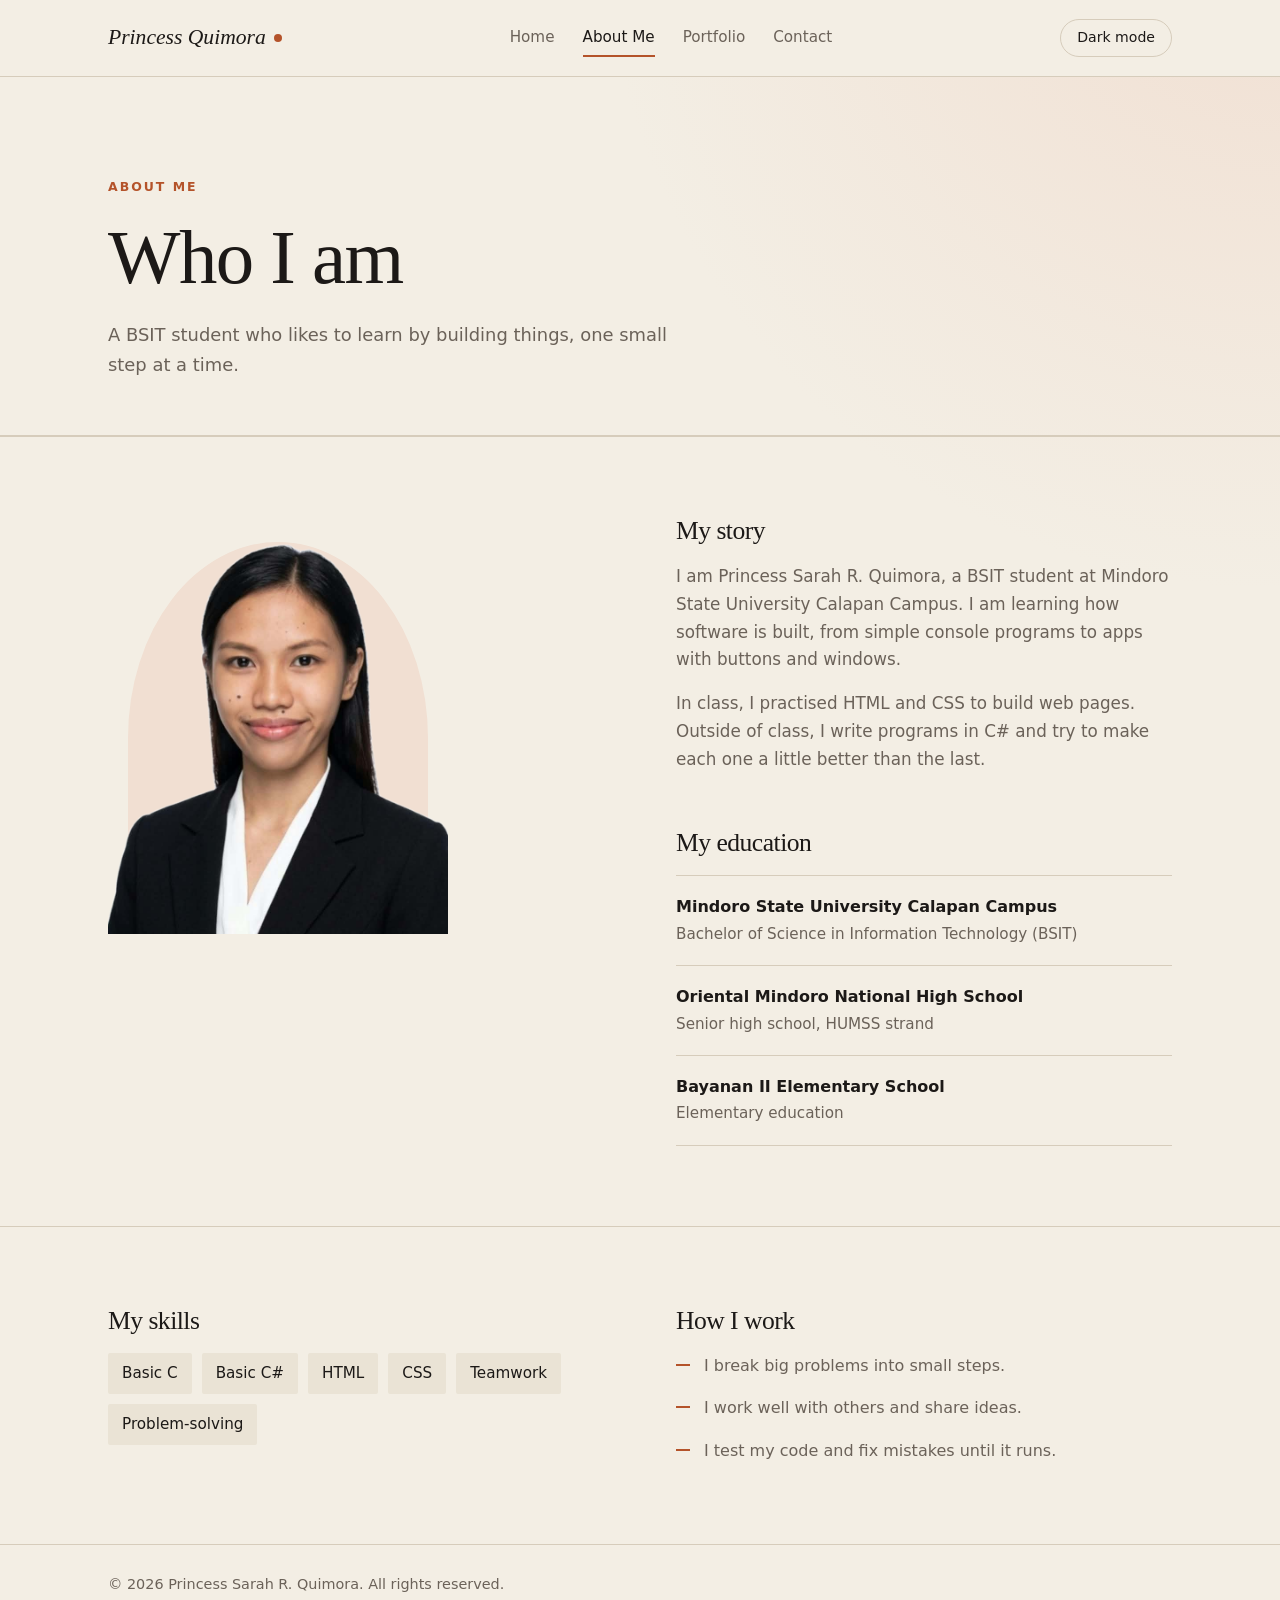
==== index.html @ 1ec7408d "adding index" ====
<!DOCTYPE html>
<html lang="en">
<head>
    <meta charset="UTF-8">
    <meta name="viewport" content="width=device-width, initial-scale=1.0">
    <title>Princess Sarah R. Quimora | About Me</title>
    <meta name="description" content="Learn about Princess Sarah R. Quimora's education, skills and background.">
    <link rel="preconnect" href="https://fonts.googleapis.com">
    <link rel="preconnect" href="https://fonts.gstatic.com" crossorigin>
    <link href="https://fonts.googleapis.com/css2?family=Inter:wght@400;500;600&family=Plus+Jakarta+Sans:wght@600;700;800&display=swap" rel="stylesheet">
    <link rel="stylesheet" href="../style.css">
</head>
<body>
    <header class="site-header">
        <div class="container header-inner">
            <a href="home.html" class="brand">Princess Quimora</a>
            <nav class="nav" id="site-nav">
                <a href="home.html">Home</a>
                <a href="aboutme.html" class="is-active">About Me</a>
                <a href="portfolio.html">Portfolio</a>
                <a href="contact.html">Contact</a>
            </nav>
            <div class="header-actions">
                <button class="icon-btn" id="theme-toggle" type="button"><span id="theme-label">Dark mode</span></button>
                <button class="icon-btn menu-btn" type="button" aria-expanded="false" aria-controls="site-nav">Menu</button>
            </div>
        </div>
    </header>

    <main>
        <section class="page-head">
            <div class="container">
                <span class="eyebrow">About Me</span>
                <h1>Who I am</h1>
                <p>A BSIT student who likes to learn by building things, one small step at a time.</p>
            </div>
        </section>

        <section class="section">
            <div class="container about-grid">
                <div class="portrait-frame">
                    <img class="portrait" src="../photos/Princess-cutout.png" alt="Princess Sarah R. Quimora">
                </div>
                <div>
                    <div>
                        <h3>My story</h3>
                        <p class="body-text">I am Princess Sarah R. Quimora, a BSIT student at Mindoro State University Calapan Campus. I am learning how software is built, from simple console programs to apps with buttons and windows.</p>
                        <p class="body-text">In class, I practised HTML and CSS to build web pages. Outside of class, I write programs in C# and try to make each one a little better than the last.</p>
                    </div>
                    <div>
                        <h3>My education</h3>
                        <ul class="timeline">
                            <li>
                                <strong>Mindoro State University Calapan Campus</strong>
                                <span>Bachelor of Science in Information Technology (BSIT)</span>
                            </li>
                            <li>
                                <strong>Oriental Mindoro National High School</strong>
                                <span>Senior high school, HUMSS strand</span>
                            </li>
                            <li>
                                <strong>Bayanan II Elementary School</strong>
                                <span>Elementary education</span>
                            </li>
                        </ul>
                    </div>
                </div>
            </div>
        </section>

        <section class="section">
            <div class="container about-grid">
                <div>
                    <h3>My skills</h3>
                    <div class="chips">
                        <span class="chip">Basic C</span>
                        <span class="chip">Basic C#</span>
                        <span class="chip">HTML</span>
                        <span class="chip">CSS</span>
                        <span class="chip">Teamwork</span>
                        <span class="chip">Problem-solving</span>
                    </div>
                </div>
                <div>
                    <h3>How I work</h3>
                    <ul class="bullet-list">
                        <li>I break big problems into small steps.</li>
                        <li>I work well with others and share ideas.</li>
                        <li>I test my code and fix mistakes until it runs.</li>
                    </ul>
                </div>
            </div>
        </section>
    </main>

    <footer class="site-footer">
        <div class="container">
            &copy; <span data-year></span> Princess Sarah R. Quimora. All rights reserved.
        </div>
    </footer>

    <div class="toast" id="toast" role="status" aria-live="polite"></div>
    <script src="../script.js"></script>
</body>
</html>
---- style.css ----
/* Shared styles for all pages */
:root {
    --bg: #F3EEE4;
    --surface: #FBF8F2;
    --surface-2: #EAE3D5;
    --text: #1C1917;
    --muted: #6B6259;
    --line: #D6CCBB;
    --accent: #B4532A;
    --accent-hover: #8F3E1E;
    --accent-soft: #F1DFD2;
    --on-accent: #FFF8F1;
    --serif: 'Fraunces', Georgia, serif;
    --sans: 'DM Sans', system-ui, sans-serif;
}

html.dark {
    --bg: #15120F;
    --surface: #1E1A16;
    --surface-2: #26201B;
    --text: #F3ECE2;
    --muted: #A39886;
    --line: #3A322A;
    --accent: #F0A070;
    --accent-hover: #F7BE97;
    --accent-soft: rgba(240, 160, 112, 0.14);
    --on-accent: #1A110B;
}

* {
    box-sizing: border-box;
}

html {
    scroll-behavior: smooth;
}

body {
    margin: 0;
    font-family: var(--sans);
    font-size: 16px;
    line-height: 1.65;
    color: var(--text);
    background: radial-gradient(circle at 100% -10%, var(--accent-soft), transparent 42%), var(--bg);
    background-attachment: fixed;
    transition: background-color 0.3s ease, color 0.3s ease;
    -webkit-font-smoothing: antialiased;
}

h1, h2, h3 {
    font-family: var(--serif);
    font-weight: 500;
    line-height: 1.1;
    letter-spacing: -0.02em;
    margin: 0;
}

p {
    margin: 0;
}

a {
    color: var(--accent);
}

img {
    max-width: 100%;
}

.container {
    max-width: 1120px;
    margin: 0 auto;
    padding: 0 28px;
}

.muted {
    color: var(--muted);
}

/* Header and menu */
.site-header {
    position: sticky;
    top: 0;
    z-index: 40;
    background: var(--bg);
    border-bottom: 1px solid var(--line);
}

.header-inner {
    position: relative;
    display: flex;
    align-items: center;
    justify-content: space-between;
    gap: 16px;
    height: 76px;
}

.brand {
    display: flex;
    align-items: baseline;
    gap: 8px;
    font-family: var(--serif);
    font-size: 1.35rem;
    font-style: italic;
    font-weight: 500;
    color: var(--text);
    text-decoration: none;
    white-space: nowrap;
}

.brand::after {
    content: '';
    width: 8px;
    height: 8px;
    border-radius: 50%;
    background: var(--accent);
    align-self: center;
}

.nav {
    display: flex;
    gap: 28px;
}

.nav a {
    position: relative;
    padding: 6px 0;
    color: var(--muted);
    font-size: 0.95rem;
    font-weight: 500;
    text-decoration: none;
    transition: color 0.2s ease;
}

.nav a::after {
    content: '';
    position: absolute;
    left: 0;
    right: 0;
    bottom: 0;
    height: 2px;
    background: var(--accent);
    transform: scaleX(0);
    transform-origin: left;
    transition: transform 0.25s ease;
}

.nav a:hover,
.nav a.is-active {
    color: var(--text);
}

.nav a:hover::after,
.nav a.is-active::after {
    transform: scaleX(1);
}

.header-actions {
    display: flex;
    align-items: center;
    gap: 10px;
}

.icon-btn {
    height: 38px;
    padding: 0 16px;
    border-radius: 999px;
    border: 1px solid var(--line);
    background: transparent;
    color: var(--text);
    font: inherit;
    font-size: 0.88rem;
    font-weight: 500;
    white-space: nowrap;
    cursor: pointer;
    transition: border-color 0.2s ease, color 0.2s ease, background-color 0.2s ease;
}

.icon-btn:hover {
    border-color: var(--accent);
    color: var(--accent);
}

.menu-btn {
    display: none;
}

/* Buttons */
.btn {
    display: inline-flex;
    align-items: center;
    gap: 10px;
    padding: 14px 26px;
    border-radius: 2px;
    border: 1px solid transparent;
    font: inherit;
    font-weight: 600;
    text-decoration: none;
    cursor: pointer;
    transition: background-color 0.2s ease, color 0.2s ease, border-color 0.2s ease;
}

.btn-primary {
    background: var(--accent);
    color: var(--on-accent);
}

.btn-primary:hover {
    background: var(--accent-hover);
}

.btn-ghost {
    border-color: var(--text);
    color: var(--text);
    background: transparent;
}

.btn-ghost:hover {
    background: var(--text);
    color: var(--bg);
}

/* Shared headings and sections */
.eyebrow {
    display: inline-block;
    margin-bottom: 18px;
    font-size: 0.78rem;
    font-weight: 600;
    text-transform: uppercase;
    letter-spacing: 0.16em;
    color: var(--accent);
}

.hero {
    display: grid;
    grid-template-columns: 1.5fr 1fr;
    gap: 72px;
    align-items: center;
    padding: 96px 0 64px;
}

.hero h1 {
    font-size: clamp(2.6rem, 5.8vw, 4.6rem);
    line-height: 1.02;
    margin-bottom: 26px;
}

.hero h1 em {
    color: var(--accent);
    font-style: italic;
}

.lead {
    font-size: 1.12rem;
    color: var(--muted);
    max-width: 560px;
}

.hero-actions {
    display: flex;
    flex-wrap: wrap;
    gap: 12px;
    margin-top: 36px;
}

.section {
    padding: 80px 0;
    border-top: 1px solid var(--line);
}

.section-head {
    display: flex;
    align-items: baseline;
    justify-content: space-between;
    gap: 24px;
    margin-bottom: 40px;
}

.section-head h2 {
    font-size: clamp(1.9rem, 3.4vw, 2.6rem);
}

.section-head p {
    color: var(--muted);
    max-width: 460px;
}

.page-head {
    padding: 96px 0 56px;
    border-bottom: 1px solid var(--line);
}

.page-head h1 {
    font-size: clamp(2.8rem, 6vw, 4.8rem);
    margin-bottom: 20px;
}

.page-head p {
    color: var(--muted);
    font-size: 1.12rem;
    max-width: 580px;
}

/* Home: index list and quick facts */
.hero-meta {
    padding-bottom: 8px;
}

.hero-meta .meta-title {
    margin-top: 8px;
}

.portrait {
    display: block;
    width: 100%;
    max-width: 340px;
    aspect-ratio: 768 / 942;
    object-fit: contain;
    object-position: center bottom;
    margin-bottom: 32px;
    position: relative;
}

.portrait-frame {
    position: relative;
    width: 100%;
    max-width: 340px;
    margin-bottom: 40px;
    align-self: start;
}

.portrait-frame::before {
    content: '';
    position: absolute;
    inset: 6% 6% 0 6%;
    border-radius: 50% 50% 0 0;
    background: var(--accent-soft);
}

.portrait-frame .portrait {
    margin: 0;
    position: relative;
    max-width: none;
}

.meta-title {
    margin-bottom: 14px;
    font-size: 0.78rem;
    font-weight: 600;
    text-transform: uppercase;
    letter-spacing: 0.16em;
    color: var(--muted);
}

.stats {
    display: grid;
    grid-template-columns: repeat(3, 1fr);
    border-top: 1px solid var(--line);
    border-bottom: 1px solid var(--line);
}

.stat {
    padding: 36px 28px 36px 0;
}

.stat + .stat {
    padding-left: 28px;
    border-left: 1px solid var(--line);
}

.stat-value {
    font-family: var(--serif);
    font-size: 3rem;
    font-weight: 400;
    line-height: 1;
    color: var(--text);
}

.stat-label {
    margin-top: 10px;
    font-size: 0.92rem;
    color: var(--muted);
}

.index-list {
    border-top: 1px solid var(--line);
}

.index-row {
    display: grid;
    grid-template-columns: 70px 1fr 1.3fr 40px;
    align-items: center;
    gap: 20px;
    padding: 30px 0;
    border-bottom: 1px solid var(--line);
    color: var(--text);
    text-decoration: none;
    transition: padding-left 0.3s ease, background-color 0.3s ease;
}

.index-row:hover {
    padding-left: 16px;
    background: var(--surface-2);
}

.index-num {
    font-family: var(--serif);
    font-style: italic;
    color: var(--accent);
    font-size: 1rem;
}

.index-title {
    font-family: var(--serif);
    font-size: 1.9rem;
    line-height: 1.1;
}

.index-desc {
    color: var(--muted);
    font-size: 0.98rem;
}

.index-arrow {
    justify-self: end;
    font-size: 1.4rem;
    color: var(--accent);
}

/* Shared fact list */
.fact-list {
    margin: 0;
    border-top: 1px solid var(--line);
}

.fact-list div {
    display: grid;
    grid-template-columns: 120px 1fr;
    gap: 14px;
    padding: 14px 0;
    border-bottom: 1px solid var(--line);
    font-size: 0.95rem;
}

.fact-list dt {
    color: var(--muted);
}

.fact-list dd {
    margin: 0;
    font-weight: 500;
}

/* About page */
.about-grid {
    display: grid;
    grid-template-columns: 1fr 1fr;
    gap: 72px;
}

.about-grid h3 {
    font-size: 1.6rem;
    margin-bottom: 18px;
}

.about-grid p + p {
    margin-top: 16px;
}

.about-grid > div > div + div {
    margin-top: 56px;
}

.body-text {
    color: var(--muted);
    font-size: 1.05rem;
}

.timeline {
    list-style: none;
    margin: 0;
    padding: 0;
    border-top: 1px solid var(--line);
}

.timeline li {
    padding: 18px 0;
    border-bottom: 1px solid var(--line);
}

.timeline strong {
    display: block;
    font-weight: 600;
}

.timeline span {
    color: var(--muted);
    font-size: 0.95rem;
}

.chips {
    display: flex;
    flex-wrap: wrap;
    gap: 10px;
}

.chip {
    padding: 8px 14px;
    border-radius: 2px;
    background: var(--surface-2);
    font-size: 0.95rem;
    font-weight: 500;
}

.bullet-list {
    margin: 0;
    padding: 0;
    list-style: none;
    color: var(--muted);
    display: grid;
    gap: 16px;
}

.bullet-list li {
    padding-left: 28px;
    position: relative;
}

.bullet-list li::before {
    content: '';
    position: absolute;
    left: 0;
    top: 0.7em;
    width: 14px;
    height: 2px;
    background: var(--accent);
}

/* Portfolio page */
.filters {
    display: flex;
    flex-wrap: wrap;
    gap: 6px 28px;
    margin-bottom: 36px;
    border-bottom: 1px solid var(--line);
}

.filter-btn {
    height: auto;
    padding: 8px 0 12px;
    margin-bottom: -1px;
    border: none;
    border-bottom: 2px solid transparent;
    border-radius: 0;
    background: transparent;
    font-size: 1rem;
    color: var(--muted);
}

.filter-btn:hover {
    color: var(--text);
    border-color: transparent;
}

.filter-btn.is-active {
    color: var(--text);
    border-bottom-color: var(--accent);
}

#project-grid {
    display: block;
    border-top: 1px solid var(--line);
}

.project-card {
    display: grid;
    grid-template-columns: 170px 1fr 1.4fr auto;
    align-items: baseline;
    gap: 24px;
    width: 100%;
    padding: 28px 0;
    border: none;
    border-bottom: 1px solid var(--line);
    border-radius: 0;
    background: transparent;
    color: var(--text);
    font: inherit;
    text-align: left;
    cursor: pointer;
    transition: padding-left 0.3s ease, background-color 0.3s ease;
}

.project-card:hover {
    transform: none;
    box-shadow: none;
    border-color: var(--line);
    padding-left: 14px;
    background: var(--surface-2);
}

.project-card .tag {
    padding: 0;
    background: none;
    color: var(--accent);
    font-size: 0.82rem;
    font-weight: 600;
    letter-spacing: 0.04em;
}

.project-card h3 {
    font-size: 1.5rem;
    margin: 0;
}

.project-card p {
    flex: none;
    color: var(--muted);
    font-size: 0.95rem;
}

.project-card .card-link {
    margin: 0;
    font-size: 0.9rem;
    white-space: nowrap;
    color: var(--text);
}

.modal {
    position: fixed;
    inset: 0;
    z-index: 100;
    display: none;
    align-items: center;
    justify-content: center;
    padding: 20px;
    background: rgba(12, 9, 6, 0.6);
}

.modal.is-open {
    display: flex;
}

.modal-card {
    position: relative;
    width: 100%;
    max-width: 600px;
    max-height: 90vh;
    overflow-y: auto;
    padding: 44px 40px 36px;
    background: var(--surface);
    border-top: 4px solid var(--accent);
    box-shadow: 0 30px 60px rgba(0, 0, 0, 0.3);
}

.modal-card h2 {
    font-size: 2.2rem;
    margin: 14px 0 14px;
}

.modal-card .modal-text {
    color: var(--muted);
    margin-bottom: 26px;
    font-size: 1.02rem;
}

.modal-close {
    position: absolute;
    top: 18px;
    right: 18px;
}

/* Contact page */
.contact-grid {
    display: grid;
    grid-template-columns: 1fr 1.1fr;
    gap: 80px;
    align-items: start;
}

.contact-item {
    display: flex;
    align-items: center;
    justify-content: space-between;
    gap: 14px;
    padding: 22px 0;
    border-bottom: 1px solid var(--line);
}

.contact-grid > div > .contact-item:first-child {
    border-top: 1px solid var(--line);
}

.contact-item .label {
    display: block;
    font-size: 0.74rem;
    font-weight: 600;
    text-transform: uppercase;
    letter-spacing: 0.14em;
    color: var(--muted);
}

.contact-item .value {
    font-family: var(--serif);
    font-size: 1.35rem;
    overflow-wrap: anywhere;
}

.contact-form {
    padding: 8px 0 0;
}

.field {
    margin-bottom: 26px;
}

.field label {
    display: block;
    margin-bottom: 6px;
    font-size: 0.74rem;
    font-weight: 600;
    text-transform: uppercase;
    letter-spacing: 0.14em;
    color: var(--muted);
}

.field input,
.field textarea {
    width: 100%;
    padding: 10px 0;
    border: none;
    border-bottom: 1px solid var(--line);
    border-radius: 0;
    background: transparent;
    color: var(--text);
    font: inherit;
    font-size: 1.05rem;
    transition: border-color 0.2s ease;
}

.field textarea {
    resize: vertical;
}

.field input:focus,
.field textarea:focus {
    outline: none;
    border-bottom-color: var(--accent);
}

.form-note {
    margin-top: 16px;
    font-size: 0.88rem;
    color: var(--muted);
}

/* Footer and pop-up message */
.site-footer {
    margin-top: 0;
    padding: 28px 0;
    border-top: 1px solid var(--line);
    color: var(--muted);
    font-size: 0.9rem;
}

.toast {
    position: fixed;
    right: 24px;
    bottom: 24px;
    z-index: 110;
    padding: 14px 20px;
    border-radius: 2px;
    background: var(--text);
    color: var(--bg);
    font-size: 0.92rem;
    font-weight: 500;
    box-shadow: 0 12px 30px rgba(0, 0, 0, 0.2);
    opacity: 0;
    transform: translateY(12px);
    pointer-events: none;
    transition: opacity 0.25s ease, transform 0.25s ease;
}

.toast.show {
    opacity: 1;
    transform: translateY(0);
}

/* Small screens */
@media (max-width: 860px) {
    .hero,
    .about-grid,
    .contact-grid {
        grid-template-columns: 1fr;
    }

    .hero {
        padding: 56px 0 44px;
        gap: 44px;
    }

    .menu-btn {
        display: inline-flex;
        align-items: center;
    }

    .nav {
        display: none;
        position: absolute;
        top: 76px;
        left: 0;
        right: 0;
        flex-direction: column;
        gap: 0;
        padding: 8px 28px 16px;
        background: var(--bg);
        border-bottom: 1px solid var(--line);
    }

    .nav a {
        padding: 12px 0;
        border-bottom: 1px solid var(--line);
    }

    .nav a::after {
        display: none;
    }

    .nav.is-open {
        display: flex;
    }

    .stat + .stat {
        padding-left: 0;
        border-left: none;
    }

    .stats {
        grid-template-columns: 1fr;
    }

    .stat,
    .stat + .stat {
        padding: 24px 0;
        border-bottom: 1px solid var(--line);
    }

    .stat:last-child {
        border-bottom: none;
    }

    .index-row {
        grid-template-columns: 44px 1fr 24px;
    }

    .index-desc {
        grid-column: 2 / 3;
    }

    .index-arrow {
        grid-row: 1;
        grid-column: 3;
    }

    .project-card {
        grid-template-columns: 1fr;
        gap: 6px;
    }

    .page-head {
        padding: 64px 0 40px;
    }
}

@media (max-width: 480px) {
    .container {
        padding: 0 20px;
    }

    .header-inner {
        gap: 8px;
    }

    .brand {
        font-size: 1.15rem;
    }

    .brand::after {
        display: none;
    }

    .icon-btn {
        padding: 0 12px;
    }

    .index-title {
        font-size: 1.5rem;
    }

    .modal-card {
        padding: 36px 24px 26px;
    }
}
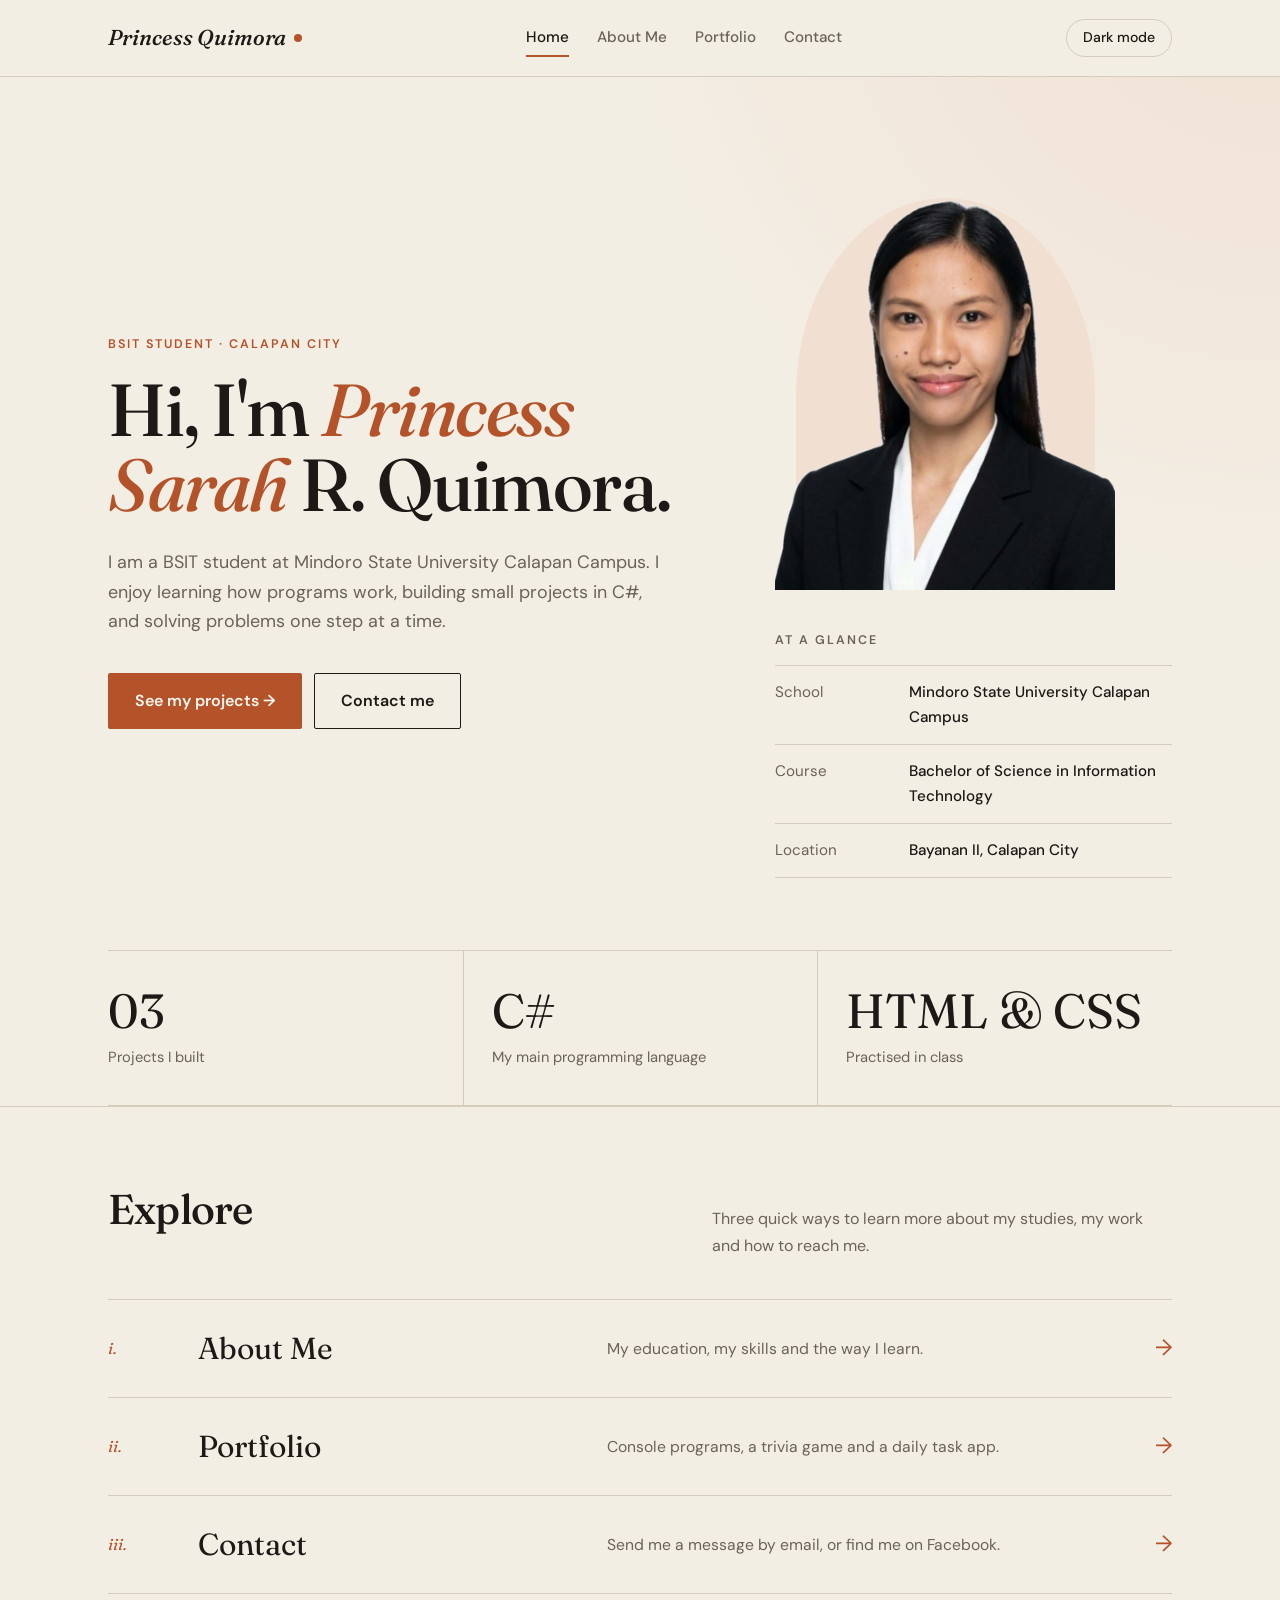
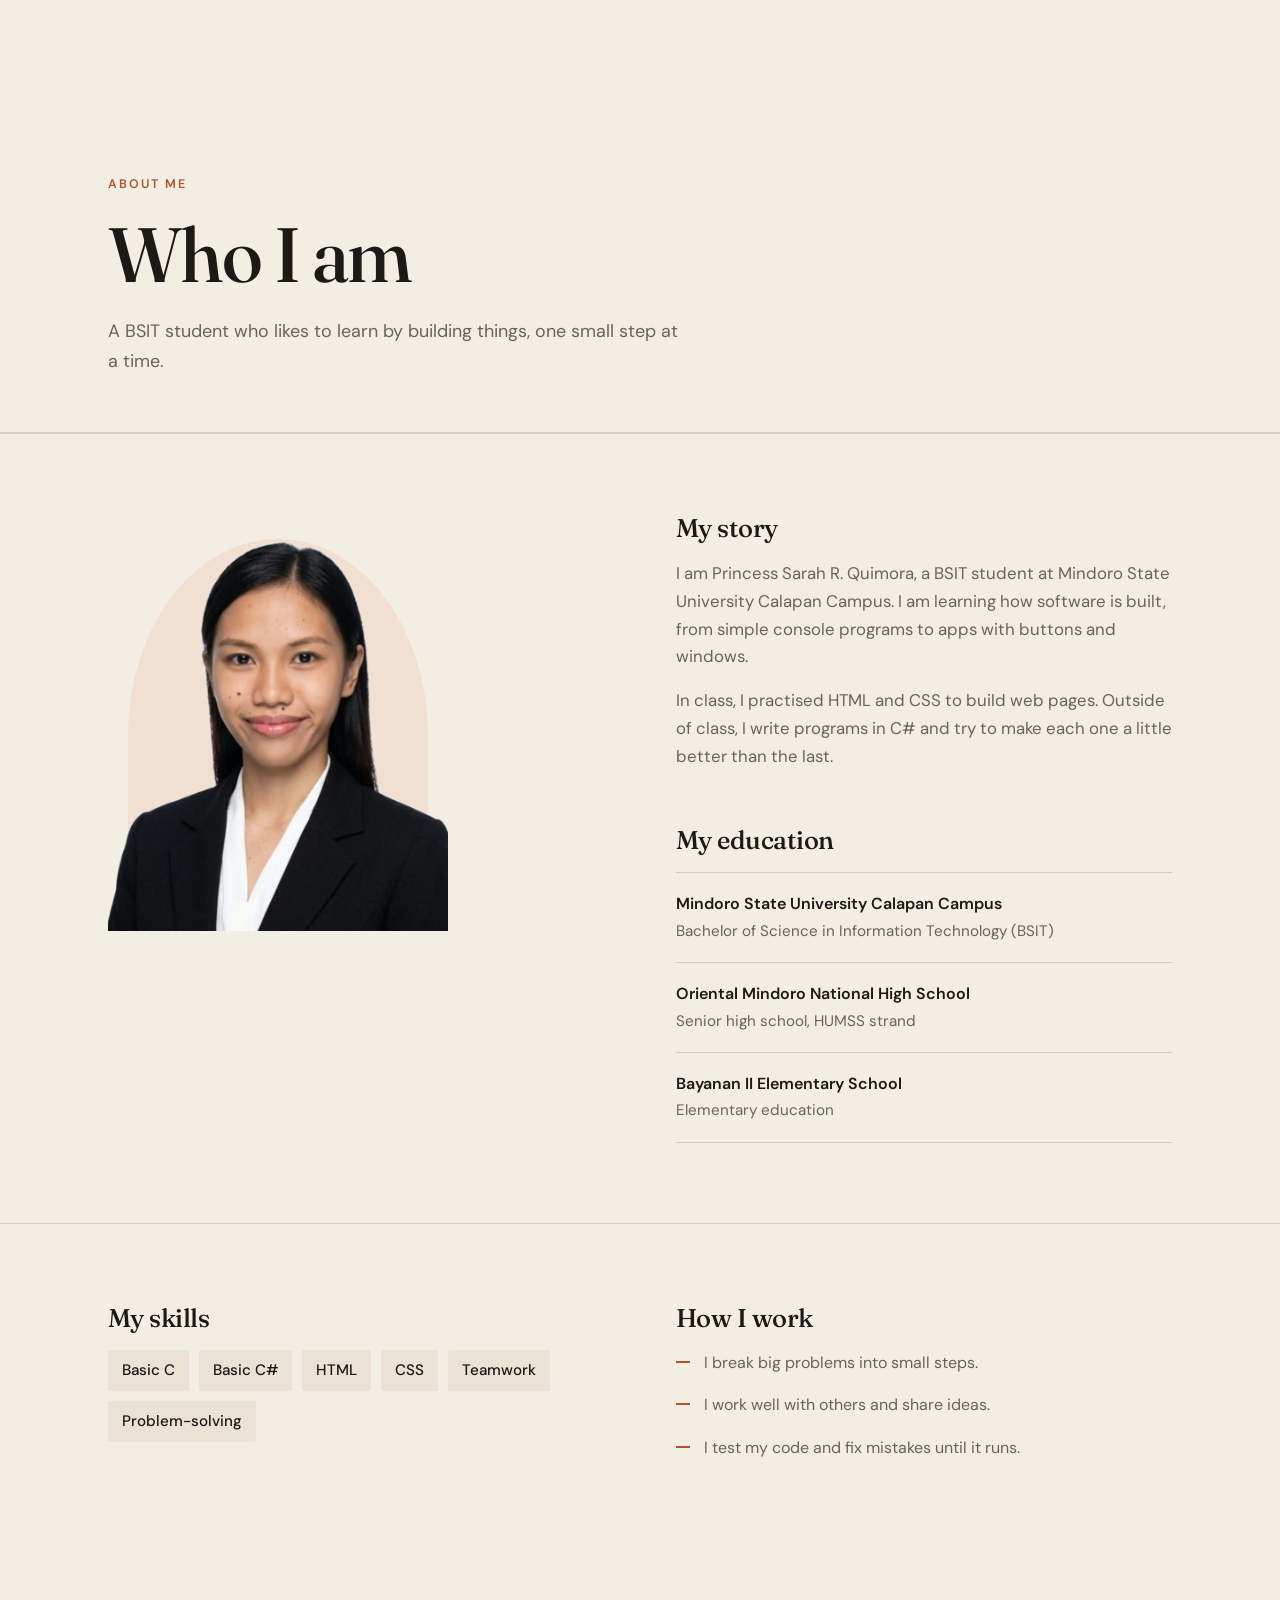
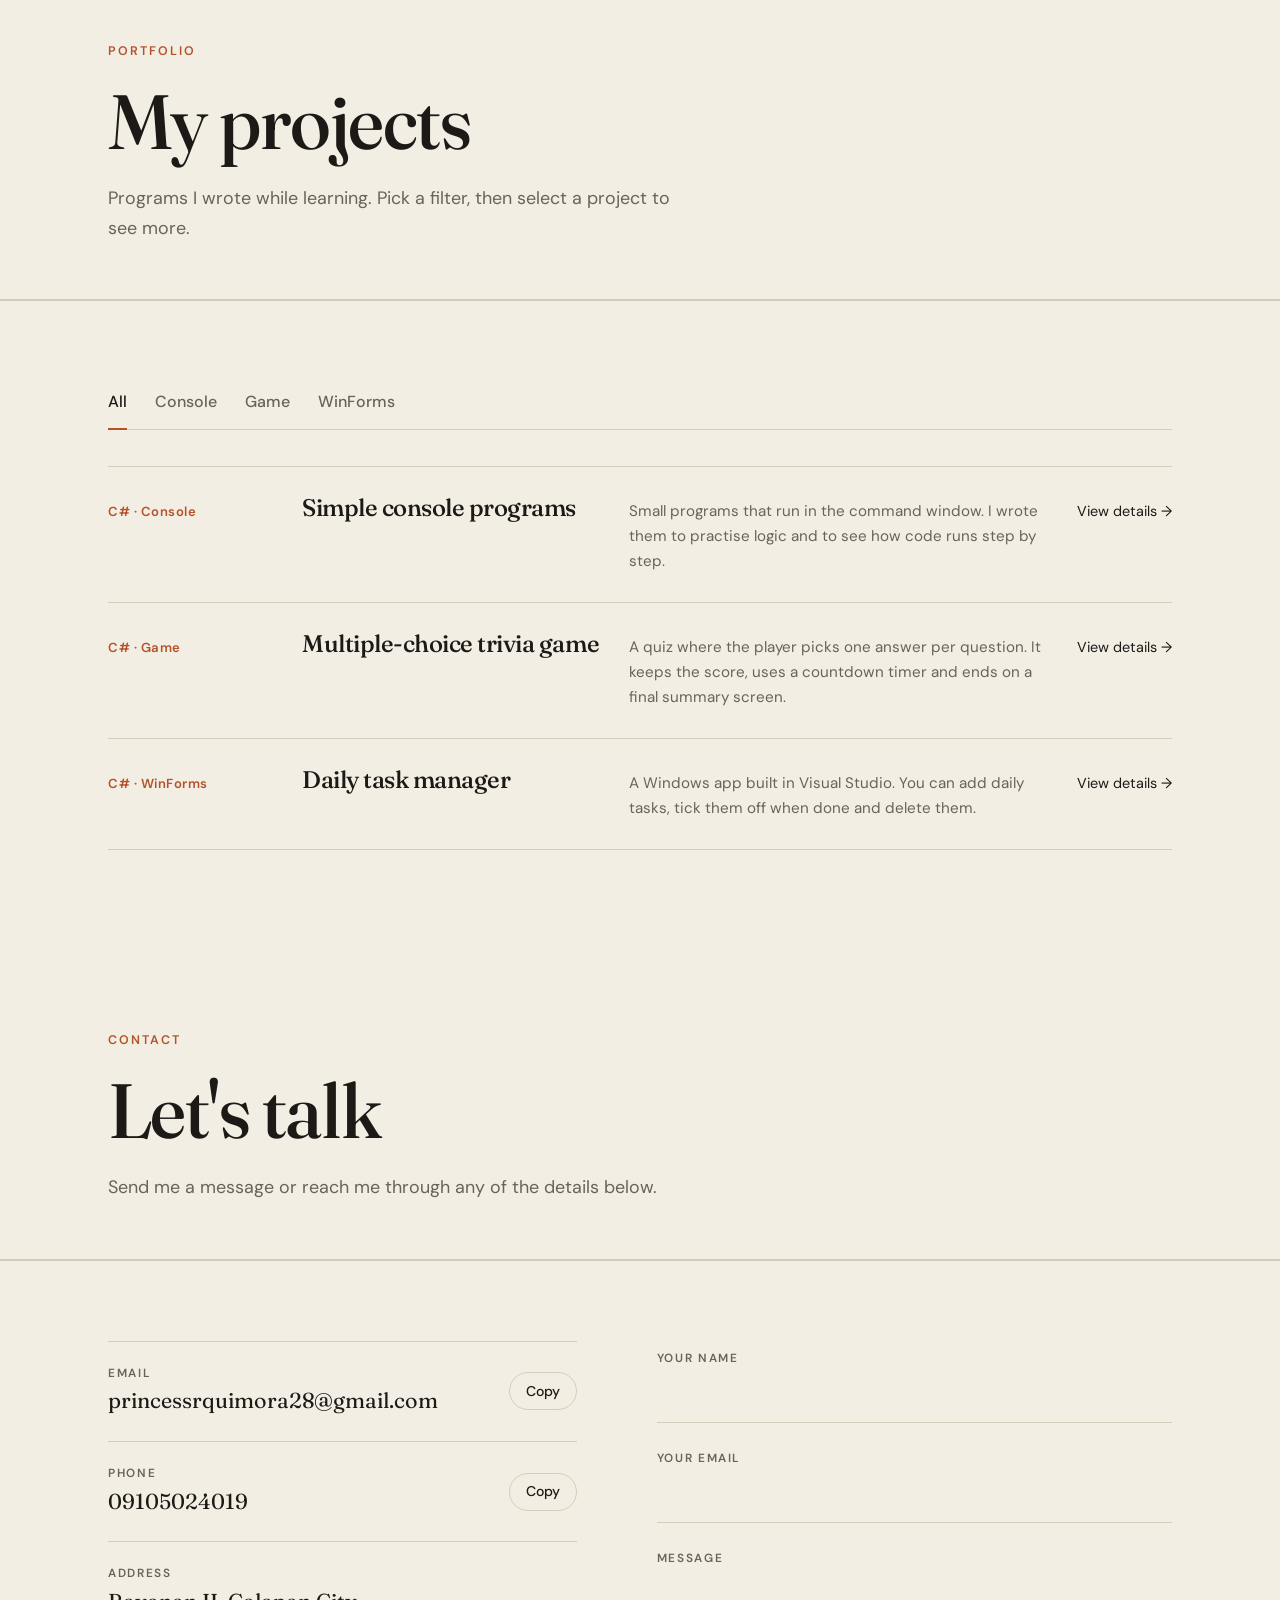
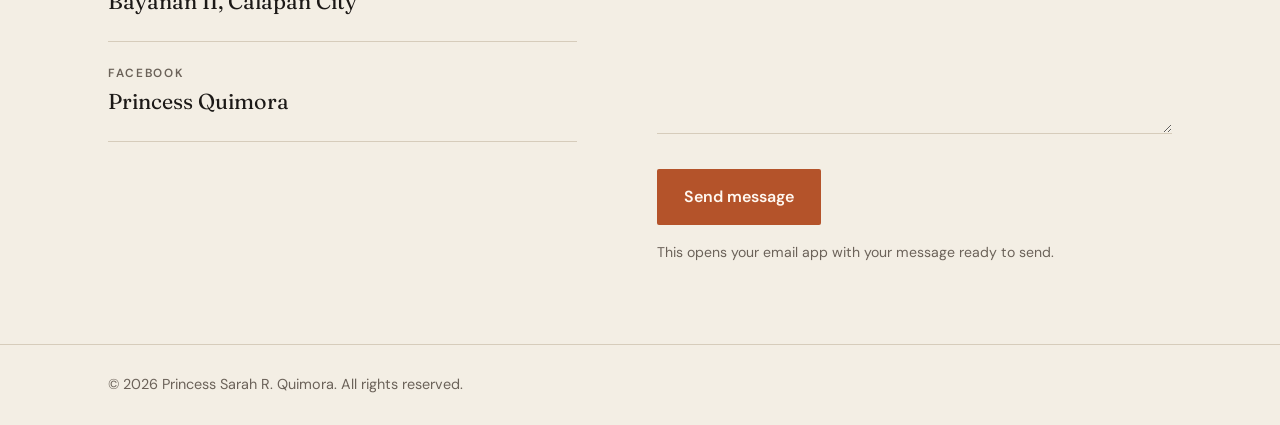
==== commit 9001401e: "fixing index" ====
--- a/index.html
+++ b/index.html
@@ -3,22 +3,22 @@
 <head>
     <meta charset="UTF-8">
     <meta name="viewport" content="width=device-width, initial-scale=1.0">
-    <title>Princess Sarah R. Quimora | About Me</title>
-    <meta name="description" content="Learn about Princess Sarah R. Quimora's education, skills and background.">
+    <title>Princess Sarah R. Quimora | Home</title>
+    <meta name="description" content="Princess Sarah R. Quimora, a BSIT student at Mindoro State University Calapan Campus. About me, projects and contact.">
     <link rel="preconnect" href="https://fonts.googleapis.com">
     <link rel="preconnect" href="https://fonts.gstatic.com" crossorigin>
-    <link href="https://fonts.googleapis.com/css2?family=Inter:wght@400;500;600&family=Plus+Jakarta+Sans:wght@600;700;800&display=swap" rel="stylesheet">
-    <link rel="stylesheet" href="../style.css">
+    <link href="https://fonts.googleapis.com/css2?family=DM+Sans:wght@400;500;600&family=Fraunces:ital,opsz,wght@0,9..144,400;0,9..144,500;1,9..144,400;1,9..144,500&display=swap" rel="stylesheet">
+    <link rel="stylesheet" href="style.css">
 </head>
 <body>
     <header class="site-header">
         <div class="container header-inner">
-            <a href="home.html" class="brand">Princess Quimora</a>
+            <a href="#home" class="brand">Princess Quimora</a>
             <nav class="nav" id="site-nav">
-                <a href="home.html">Home</a>
-                <a href="aboutme.html" class="is-active">About Me</a>
-                <a href="portfolio.html">Portfolio</a>
-                <a href="contact.html">Contact</a>
+                <a href="#home" class="is-active">Home</a>
+                <a href="#about">About Me</a>
+                <a href="#portfolio">Portfolio</a>
+                <a href="#contact">Contact</a>
             </nav>
             <div class="header-actions">
                 <button class="icon-btn" id="theme-toggle" type="button"><span id="theme-label">Dark mode</span></button>
@@ -28,70 +28,236 @@
     </header>
 
     <main>
-        <section class="page-head">
+        <div id="home" class="container">
+            <section class="hero">
+                <div>
+                    <span class="eyebrow">BSIT Student · Calapan City</span>
+                    <h1>Hi, I'm <em>Princess Sarah</em> R. Quimora.</h1>
+                    <p class="lead">I am a BSIT student at Mindoro State University Calapan Campus. I enjoy learning how programs work, building small projects in C#, and solving problems one step at a time.</p>
+                    <div class="hero-actions">
+                        <a href="#portfolio" class="btn btn-primary">See my projects →</a>
+                        <a href="#contact" class="btn btn-ghost">Contact me</a>
+                    </div>
+                </div>
+                <aside class="hero-meta">
+                    <div class="portrait-frame">
+                        <img class="portrait" src="photos/Princess-cutout.png" alt="Princess Sarah R. Quimora">
+                    </div>
+                    <p class="meta-title">At a glance</p>
+                    <dl class="fact-list">
+                        <div><dt>School</dt><dd>Mindoro State University Calapan Campus</dd></div>
+                        <div><dt>Course</dt><dd>Bachelor of Science in Information Technology</dd></div>
+                        <div><dt>Location</dt><dd>Bayanan II, Calapan City</dd></div>
+                    </dl>
+                </aside>
+            </section>
+
+            <div class="stats">
+                <div class="stat">
+                    <div class="stat-value">03</div>
+                    <div class="stat-label">Projects I built</div>
+                </div>
+                <div class="stat">
+                    <div class="stat-value">C#</div>
+                    <div class="stat-label">My main programming language</div>
+                </div>
+                <div class="stat">
+                    <div class="stat-value">HTML &amp; CSS</div>
+                    <div class="stat-label">Practised in class</div>
+                </div>
+            </div>
+        </div>
+
+        <section class="section">
             <div class="container">
-                <span class="eyebrow">About Me</span>
-                <h1>Who I am</h1>
-                <p>A BSIT student who likes to learn by building things, one small step at a time.</p>
+                <div class="section-head">
+                    <h2>Explore</h2>
+                    <p>Three quick ways to learn more about my studies, my work and how to reach me.</p>
+                </div>
+                <div class="index-list">
+                    <a href="#about" class="index-row">
+                        <span class="index-num">i.</span>
+                        <span class="index-title">About Me</span>
+                        <span class="index-desc">My education, my skills and the way I learn.</span>
+                        <span class="index-arrow">→</span>
+                    </a>
+                    <a href="#portfolio" class="index-row">
+                        <span class="index-num">ii.</span>
+                        <span class="index-title">Portfolio</span>
+                        <span class="index-desc">Console programs, a trivia game and a daily task app.</span>
+                        <span class="index-arrow">→</span>
+                    </a>
+                    <a href="#contact" class="index-row">
+                        <span class="index-num">iii.</span>
+                        <span class="index-title">Contact</span>
+                        <span class="index-desc">Send me a message by email, or find me on Facebook.</span>
+                        <span class="index-arrow">→</span>
+                    </a>
+                </div>
             </div>
         </section>
 
-        <section class="section">
-            <div class="container about-grid">
-                <div class="portrait-frame">
-                    <img class="portrait" src="../photos/Princess-cutout.png" alt="Princess Sarah R. Quimora">
-                </div>
-                <div>
-                    <div>
-                        <h3>My story</h3>
-                        <p class="body-text">I am Princess Sarah R. Quimora, a BSIT student at Mindoro State University Calapan Campus. I am learning how software is built, from simple console programs to apps with buttons and windows.</p>
-                        <p class="body-text">In class, I practised HTML and CSS to build web pages. Outside of class, I write programs in C# and try to make each one a little better than the last.</p>
-                    </div>
-                    <div>
-                        <h3>My education</h3>
-                        <ul class="timeline">
-                            <li>
-                                <strong>Mindoro State University Calapan Campus</strong>
-                                <span>Bachelor of Science in Information Technology (BSIT)</span>
-                            </li>
-                            <li>
-                                <strong>Oriental Mindoro National High School</strong>
-                                <span>Senior high school, HUMSS strand</span>
-                            </li>
-                            <li>
-                                <strong>Bayanan II Elementary School</strong>
-                                <span>Elementary education</span>
-                            </li>
+        <section id="about" class="page-block">
+            <section class="page-head">
+                <div class="container">
+                    <span class="eyebrow">About Me</span>
+                    <h1>Who I am</h1>
+                    <p>A BSIT student who likes to learn by building things, one small step at a time.</p>
+                </div>
+            </section>
+
+            <section class="section">
+                <div class="container about-grid">
+                    <div class="portrait-frame">
+                        <img class="portrait" src="photos/Princess-cutout.png" alt="Princess Sarah R. Quimora">
+                    </div>
+                    <div>
+                        <div>
+                            <h3>My story</h3>
+                            <p class="body-text">I am Princess Sarah R. Quimora, a BSIT student at Mindoro State University Calapan Campus. I am learning how software is built, from simple console programs to apps with buttons and windows.</p>
+                            <p class="body-text">In class, I practised HTML and CSS to build web pages. Outside of class, I write programs in C# and try to make each one a little better than the last.</p>
+                        </div>
+                        <div>
+                            <h3>My education</h3>
+                            <ul class="timeline">
+                                <li>
+                                    <strong>Mindoro State University Calapan Campus</strong>
+                                    <span>Bachelor of Science in Information Technology (BSIT)</span>
+                                </li>
+                                <li>
+                                    <strong>Oriental Mindoro National High School</strong>
+                                    <span>Senior high school, HUMSS strand</span>
+                                </li>
+                                <li>
+                                    <strong>Bayanan II Elementary School</strong>
+                                    <span>Elementary education</span>
+                                </li>
+                            </ul>
+                        </div>
+                    </div>
+                </div>
+            </section>
+
+            <section class="section">
+                <div class="container about-grid">
+                    <div>
+                        <h3>My skills</h3>
+                        <div class="chips">
+                            <span class="chip">Basic C</span>
+                            <span class="chip">Basic C#</span>
+                            <span class="chip">HTML</span>
+                            <span class="chip">CSS</span>
+                            <span class="chip">Teamwork</span>
+                            <span class="chip">Problem-solving</span>
+                        </div>
+                    </div>
+                    <div>
+                        <h3>How I work</h3>
+                        <ul class="bullet-list">
+                            <li>I break big problems into small steps.</li>
+                            <li>I work well with others and share ideas.</li>
+                            <li>I test my code and fix mistakes until it runs.</li>
                         </ul>
                     </div>
                 </div>
-            </div>
-        </section>
-
-        <section class="section">
-            <div class="container about-grid">
-                <div>
-                    <h3>My skills</h3>
-                    <div class="chips">
-                        <span class="chip">Basic C</span>
-                        <span class="chip">Basic C#</span>
-                        <span class="chip">HTML</span>
-                        <span class="chip">CSS</span>
-                        <span class="chip">Teamwork</span>
-                        <span class="chip">Problem-solving</span>
-                    </div>
-                </div>
-                <div>
-                    <h3>How I work</h3>
-                    <ul class="bullet-list">
-                        <li>I break big problems into small steps.</li>
-                        <li>I work well with others and share ideas.</li>
-                        <li>I test my code and fix mistakes until it runs.</li>
-                    </ul>
-                </div>
-            </div>
+            </section>
+        </section>
+
+        <section id="portfolio" class="page-block">
+            <section class="page-head">
+                <div class="container">
+                    <span class="eyebrow">Portfolio</span>
+                    <h1>My projects</h1>
+                    <p>Programs I wrote while learning. Pick a filter, then select a project to see more.</p>
+                </div>
+            </section>
+
+            <section class="section">
+                <div class="container">
+                    <div class="filters">
+                        <button type="button" class="icon-btn filter-btn is-active" data-filter="all">All</button>
+                        <button type="button" class="icon-btn filter-btn" data-filter="console">Console</button>
+                        <button type="button" class="icon-btn filter-btn" data-filter="game">Game</button>
+                        <button type="button" class="icon-btn filter-btn" data-filter="winforms">WinForms</button>
+                    </div>
+                    <div class="card-grid" id="project-grid"></div>
+                </div>
+            </section>
+        </section>
+
+        <section id="contact" class="page-block">
+            <section class="page-head">
+                <div class="container">
+                    <span class="eyebrow">Contact</span>
+                    <h1>Let's talk</h1>
+                    <p>Send me a message or reach me through any of the details below.</p>
+                </div>
+            </section>
+
+            <section class="section">
+                <div class="container contact-grid">
+                    <div>
+                        <div class="contact-item">
+                            <div>
+                                <span class="label">Email</span>
+                                <span class="value">princessrquimora28@gmail.com</span>
+                            </div>
+                            <button type="button" class="icon-btn" data-copy="princessrquimora28@gmail.com" data-label="Email">Copy</button>
+                        </div>
+                        <div class="contact-item">
+                            <div>
+                                <span class="label">Phone</span>
+                                <span class="value">09105024019</span>
+                            </div>
+                            <button type="button" class="icon-btn" data-copy="09105024019" data-label="Phone number">Copy</button>
+                        </div>
+                        <div class="contact-item">
+                            <div>
+                                <span class="label">Address</span>
+                                <span class="value">Bayanan II, Calapan City</span>
+                            </div>
+                        </div>
+                        <div class="contact-item">
+                            <div>
+                                <span class="label">Facebook</span>
+                                <span class="value">Princess Quimora</span>
+                            </div>
+                        </div>
+                    </div>
+
+                    <form class="contact-form" id="contact-form">
+                        <div class="field">
+                            <label for="name">Your name</label>
+                            <input type="text" id="name" name="name" required>
+                        </div>
+                        <div class="field">
+                            <label for="email">Your email</label>
+                            <input type="email" id="email" name="email" required>
+                        </div>
+                        <div class="field">
+                            <label for="message">Message</label>
+                            <textarea id="message" name="message" rows="5" required></textarea>
+                        </div>
+                        <button type="submit" class="btn btn-primary">Send message</button>
+                        <p class="form-note">This opens your email app with your message ready to send.</p>
+                    </form>
+                </div>
+            </section>
         </section>
     </main>
+
+    <div class="modal" id="project-modal" aria-hidden="true" role="dialog" aria-modal="true">
+        <div class="modal-card">
+            <button type="button" class="icon-btn modal-close" aria-label="Close">Close</button>
+            <span class="tag" id="modal-tag"></span>
+            <h2 id="modal-title"></h2>
+            <p class="modal-text" id="modal-summary"></p>
+            <dl class="fact-list">
+                <div><dt>What I learned</dt><dd id="modal-focus"></dd></div>
+                <div><dt>Tools</dt><dd id="modal-tools"></dd></div>
+            </dl>
+        </div>
+    </div>
 
     <footer class="site-footer">
         <div class="container">
@@ -100,6 +266,20 @@
     </footer>
 
     <div class="toast" id="toast" role="status" aria-live="polite"></div>
-    <script src="../script.js"></script>
+    <script src="script.js"></script>
+    <script>
+        const sectionLinks = [...document.querySelectorAll('.nav a[href^="#"]')];
+        const sectionTargets = sectionLinks.map(link => document.querySelector(link.getAttribute('href')));
+        function updateActiveLink() {
+            const line = 120;
+            let current = 0;
+            sectionTargets.forEach((target, i) => {
+                if (target && target.getBoundingClientRect().top <= line) current = i;
+            });
+            sectionLinks.forEach((link, i) => link.classList.toggle('is-active', i === current));
+        }
+        window.addEventListener('scroll', updateActiveLink, { passive: true });
+        updateActiveLink();
+    </script>
 </body>
 </html>
